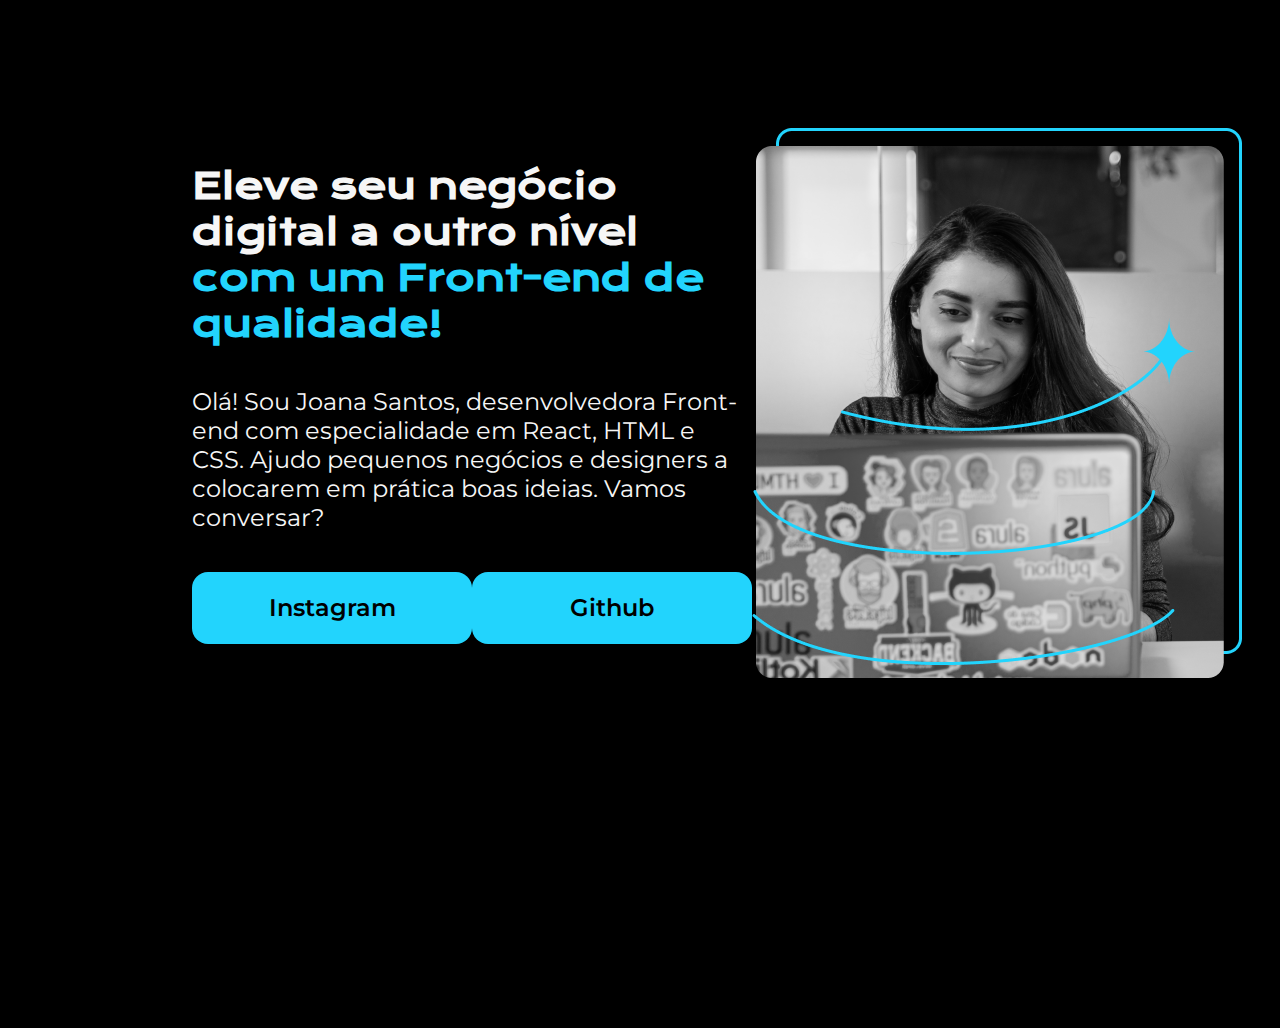
==== index.html @ 56f6dd56 "commit 1" ====
<!DOCTYPE html>
<html lang="en">
<head>
    <meta charset="UTF-8">
    <meta name="viewport" content="width=device-width, initial-scale=1.0">
    <title>Portifólio</title>
    <link rel="stylesheet" href="style.css" >
</head>
<body>
    <header></header>
    <main class="apresentacao">
        <section class="apresentacao__conteudo">
            <h1 class="apresentacao__conteudo__titulo">Eleve seu negócio digital a outro nível <strong class="destaque-do-titulo">com um Front-end de qualidade!</strong></h1>
            <p class="apresentacao__conteudo__titulo__paragrafo">Olá! Sou Joana Santos, desenvolvedora Front-end com especialidade em React, HTML e CSS. Ajudo pequenos negócios e designers a colocarem em prática boas ideias. Vamos conversar?</p>
            <div class="apresentacao__links">
                <a class="apresentacao__links__botao" href="//Instagram.com/luis_bertasoli">Instagram</a>
                <a class="apresentacao__links__botao" href="//Github.com" >Github</a>
            </div>
        </section>
        <img src="imagem.png" alt="Foto da Joana Santos">
    </main>
    <footer></footer>
    
</body>
</html>
---- style.css ----
@import url('https://fonts.googleapis.com/css2?family=Krona+One&family=Montserrat:ital,wght@0,100..900;1,100..900&display=swap');

* {
    margin: 0;
    padding: 0;
}

body {
    height: 100vh;
    box-sizing: border-box;
    background-color: black;
    color : #F6F6F6;
}

.destaque-do-titulo {
    color: #22D4FD;
}

.apresentacao {
    margin: 10% 15%;
    display: flex;
    align-items: center;
    justify-content: space-between;
}

.apresentacao__conteudo{
    width: 615px;
    display: flex;
    flex-direction: column;
    gap: 40px;
}

.apresentacao__conteudo__titulo {
    font-size: 36px;
    font-family: "Krona One", serif;
}

.apresentacao__conteudo__titulo__paragrafo {
    font-size: 24px;
    font-family: "Montserrat", serif;
}

.apresentacao__links {
    display: flex;
    justify-content: space-between;
}

.apresentacao__links__botao {
    background-color: #22D4FD;
    width: 280px;
    text-align: center;
    border-radius: 16px;
    font-size: 24px;
    padding: 21.5px 0;
    text-decoration: none;
    font-family: "Montserrat", serif;
    font-weight: 600;
    color: black;
}
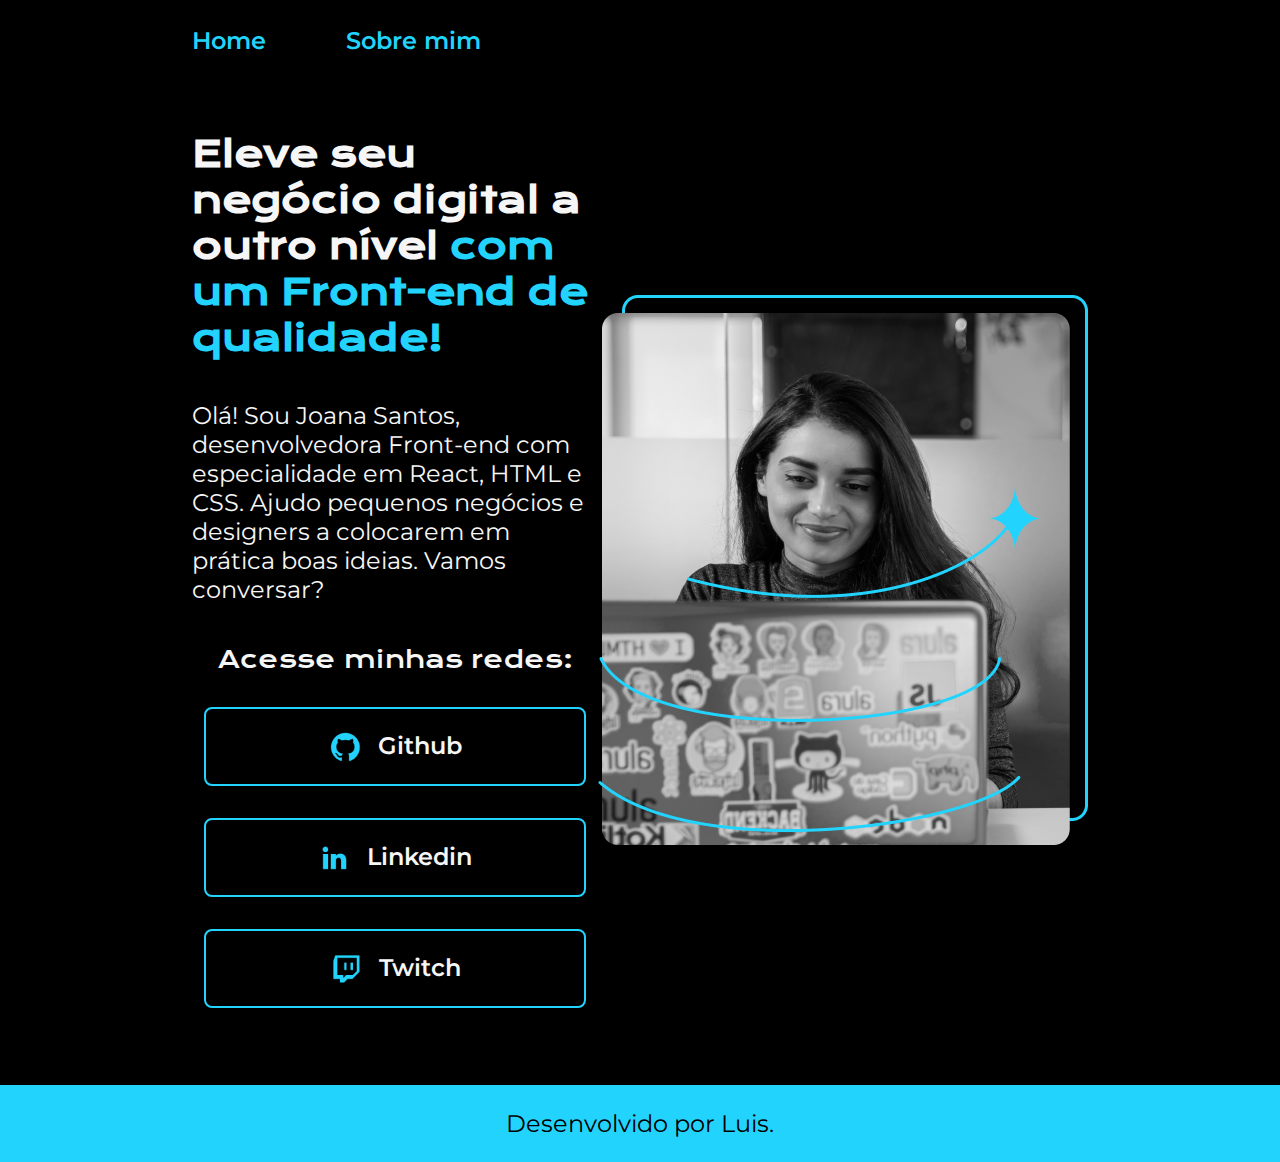
==== commit 8aac28f0: "commit-2" ====
--- a/index.html
+++ b/index.html
@@ -4,22 +4,38 @@
     <meta charset="UTF-8">
     <meta name="viewport" content="width=device-width, initial-scale=1.0">
     <title>Portifólio</title>
-    <link rel="stylesheet" href="style.css" >
+    <link rel="stylesheet" href="/styles/style.css" >
 </head>
 <body>
-    <header></header>
+    <header class="cabecalho">
+        <nav class="cabecalho__menu">
+            <a class="cabecalho__menu__link" href="index.html">Home</a>
+            <a class="cabecalho__menu__link" href="about.html">Sobre mim</a>
+        </nav> 
+    </header>
     <main class="apresentacao">
         <section class="apresentacao__conteudo">
             <h1 class="apresentacao__conteudo__titulo">Eleve seu negócio digital a outro nível <strong class="destaque-do-titulo">com um Front-end de qualidade!</strong></h1>
             <p class="apresentacao__conteudo__titulo__paragrafo">Olá! Sou Joana Santos, desenvolvedora Front-end com especialidade em React, HTML e CSS. Ajudo pequenos negócios e designers a colocarem em prática boas ideias. Vamos conversar?</p>
             <div class="apresentacao__links">
-                <a class="apresentacao__links__botao" href="//Instagram.com/luis_bertasoli">Instagram</a>
-                <a class="apresentacao__links__botao" href="//Github.com" >Github</a>
+                <h2 class="apresentacao__links__titulo">Acesse minhas redes:</h2>
+                <a class="apresentacao__links__botao" href="//Github.com" >
+                    <img src="./assets/github.png" alt="icone-github">
+                    Github
+                </a>
+                <a class="apresentacao__links__botao" href="https://br.linkedin.com/" >
+                    <img src="./assets/linkedin.png" alt="icone-linkedin">
+                    Linkedin
+                </a>
+                <a class="apresentacao__links__botao" href="https://www.twitch.tv/" >
+                    <img src="./assets/twitch.png" alt="icone-twitch">
+                    Twitch
+                </a>
             </div>
         </section>
         <img src="imagem.png" alt="Foto da Joana Santos">
     </main>
-    <footer></footer>
+    <footer class="rodape">Desenvolvido por Luis.</footer>
     
 </body>
 </html>--- a/styles/style.css
+++ b/styles/style.css
@@ -0,0 +1,112 @@
+@import url('https://fonts.googleapis.com/css2?family=Krona+One&family=Montserrat:ital,wght@0,100..900;1,100..900&display=swap');
+
+:root {
+    --cor-primaria: #F6F6F6;
+    --cor-secundaria: #000000;
+    --cor-terciaria: #22D4FD;
+    --cor-hover: #272727;
+
+    --fonte-principal: "Montserrat", serif;
+    --fonte-titulo: "Krona One", serif;
+}
+
+* {
+    margin: 0;
+    padding: 0;
+}
+
+body {
+    /*height: 100vh;*/
+    box-sizing: border-box;
+    background-color: var(--cor-secundaria);
+    color : var(--cor-primaria);
+}
+
+.cabecalho{
+    padding: 2% 0% 0% 15%;
+}
+
+.cabecalho__menu{
+    display: flex;
+    gap: 80px;
+}
+
+.cabecalho__menu__link{
+    font-family: var(--fonte-principal);
+    font-weight: 600;
+    font-size: 24px;
+    color: var(--cor-terciaria);
+    text-decoration: none;
+}
+
+.apresentacao {
+    padding: 6% 15%;
+    display: flex;
+    align-items: center;
+    justify-content: space-between;
+}
+
+.apresentacao__conteudo{
+    width: 615px;
+    display: flex;
+    flex-direction: column;
+    gap: 40px;
+}
+
+.apresentacao__conteudo__titulo {
+    font-size: 36px;
+    font-family: var(--fonte-titulo);
+}
+
+.destaque-do-titulo {
+    color: var(--cor-terciaria);
+}
+
+.apresentacao__conteudo__titulo__paragrafo {
+    font-size: 24px;
+    font-family: var(--fonte-principal);
+}
+
+.apresentacao__links {
+    display: flex;
+    justify-content: space-between;
+    flex-direction: column;
+    align-items: center;
+    gap: 32px;
+}
+
+.apresentacao__links__titulo{
+    font-family: var(--fonte-titulo);
+    font-size: 24px;
+    font-weight: 400;
+}
+
+.apresentacao__links__botao {
+    display: flex;
+    justify-content: center;
+    border: 2px solid var(--cor-terciaria);
+    width:378px;
+    text-align: center;
+    border-radius: 8px;
+    font-size: 24px;
+    padding: 21.5px 0;
+    text-decoration: none;
+    font-family: var(--fonte-principal);
+    font-weight: 600;
+    color: var(--cor-primaria);
+    gap: 16px;
+}
+
+.apresentacao__links__botao:hover {
+    background-color: var(--cor-hover);
+}
+
+.rodape{
+    font-family: var(--fonte-principal);
+    font-weight: 400;
+    font-size: 24px;
+    background-color: var(--cor-terciaria);
+    color: var(--cor-secundaria);
+    padding: 24px;
+    text-align: center;
+}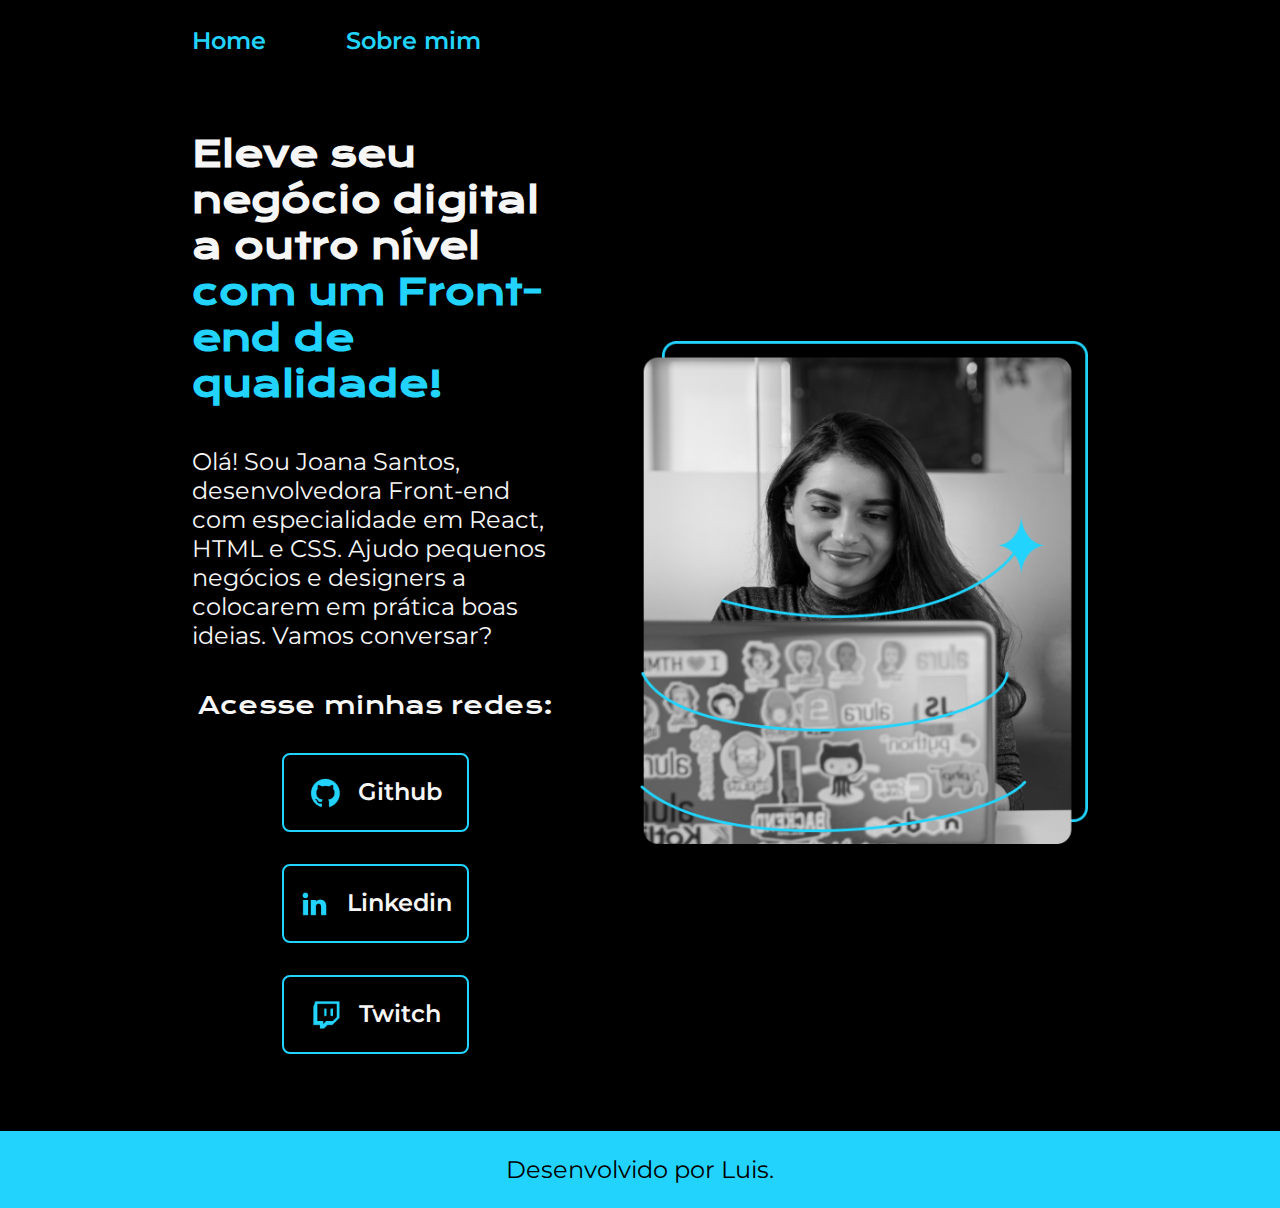
==== commit 1aa5139b: "commit_final" ====
--- a/index.html
+++ b/index.html
@@ -33,7 +33,7 @@
                 </a>
             </div>
         </section>
-        <img src="imagem.png" alt="Foto da Joana Santos">
+        <img class="apresentacao__imagem" src="imagem.png" alt="Foto da Joana Santos">
     </main>
     <footer class="rodape">Desenvolvido por Luis.</footer>
     
--- a/styles/style.css
+++ b/styles/style.css
@@ -34,7 +34,7 @@
 .cabecalho__menu__link{
     font-family: var(--fonte-principal);
     font-weight: 600;
-    font-size: 24px;
+    font-size: 1.5rem;
     color: var(--cor-terciaria);
     text-decoration: none;
 }
@@ -44,17 +44,18 @@
     display: flex;
     align-items: center;
     justify-content: space-between;
+    gap: 82px;
 }
 
 .apresentacao__conteudo{
-    width: 615px;
+    width: 50%;
     display: flex;
     flex-direction: column;
     gap: 40px;
 }
 
 .apresentacao__conteudo__titulo {
-    font-size: 36px;
+    font-size: 2.25rem;
     font-family: var(--fonte-titulo);
 }
 
@@ -63,7 +64,7 @@
 }
 
 .apresentacao__conteudo__titulo__paragrafo {
-    font-size: 24px;
+    font-size: 1.5rem;
     font-family: var(--fonte-principal);
 }
 
@@ -77,7 +78,7 @@
 
 .apresentacao__links__titulo{
     font-family: var(--fonte-titulo);
-    font-size: 24px;
+    font-size: 1.5rem;
     font-weight: 400;
 }
 
@@ -85,10 +86,10 @@
     display: flex;
     justify-content: center;
     border: 2px solid var(--cor-terciaria);
-    width:378px;
+    width: 50%;
     text-align: center;
     border-radius: 8px;
-    font-size: 24px;
+    font-size: 1.5rem;
     padding: 21.5px 0;
     text-decoration: none;
     font-family: var(--fonte-principal);
@@ -101,12 +102,35 @@
     background-color: var(--cor-hover);
 }
 
+.apresentacao__imagem {
+    width: 50%;
+}
+
 .rodape{
     font-family: var(--fonte-principal);
     font-weight: 400;
-    font-size: 24px;
+    font-size: 1.5rem;
     background-color: var(--cor-terciaria);
     color: var(--cor-secundaria);
     padding: 24px;
     text-align: center;
+}
+
+@media (max-width: 1200px) {
+    .cabecalho {
+        padding: 6%;
+    }
+
+    .cabecalho__menu {
+        justify-content: center;
+    }
+
+    .apresentacao {
+        flex-direction: column-reverse;
+        padding: 5%;
+    }
+
+    .apresentacao__conteudo {
+        width: auto;
+    }
 }